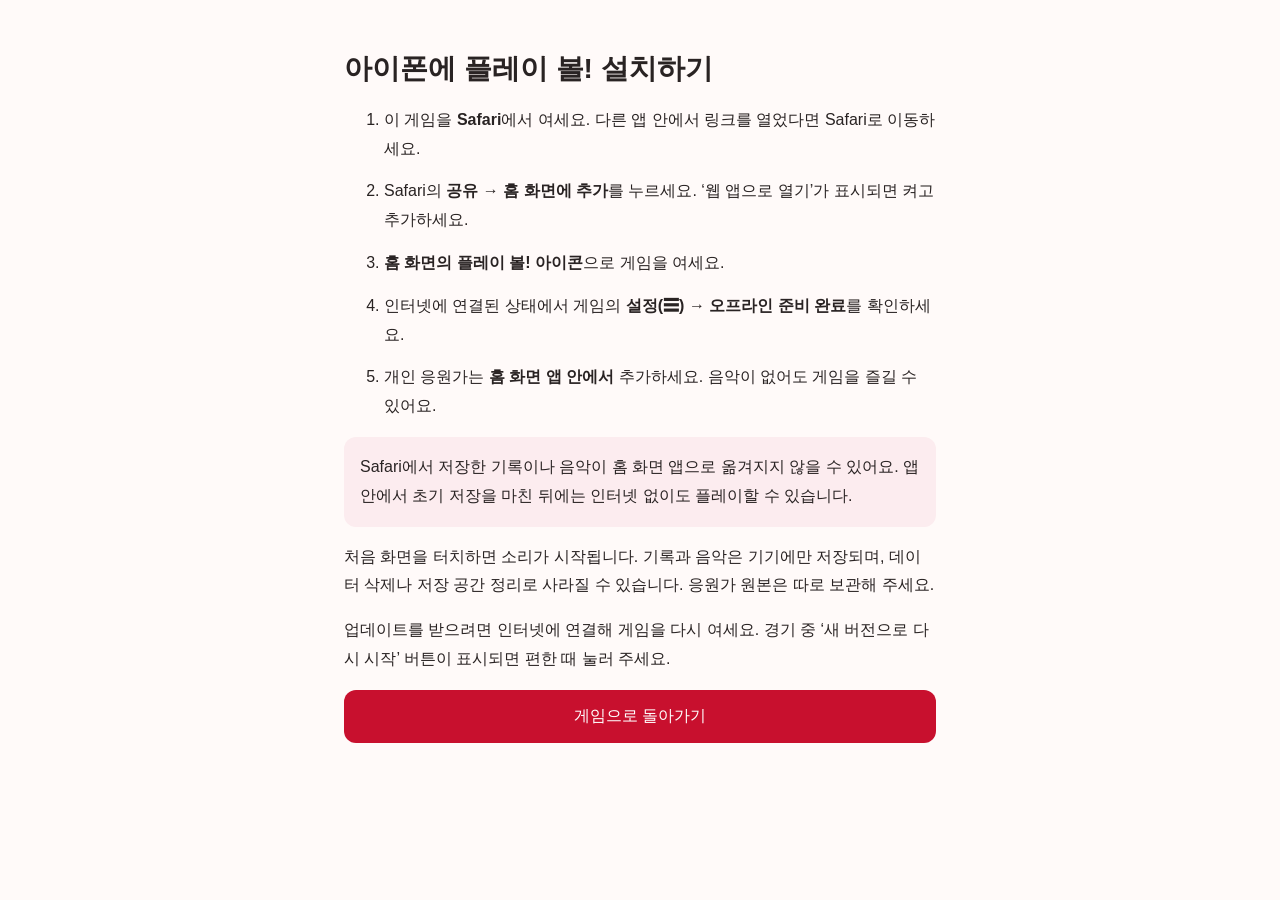
==== install.html @ c86eb239 "Publish Play Ball 1.0.18 (web v89)" ====
<!doctype html>
<html lang="ko"><head><meta charset="utf-8"><meta name="viewport" content="width=device-width,initial-scale=1,viewport-fit=cover"><meta name="theme-color" content="#c8102e"><title>아이폰에 설치하기 · 플레이 볼!</title>
<style>*{box-sizing:border-box}body{margin:0;background:#fffaf9;color:#292323;font:16px/1.8 -apple-system,BlinkMacSystemFont,sans-serif}main{max-width:640px;margin:auto;padding:32px 24px}h1{font-size:28px;line-height:1.3}li{margin:14px 0}a{color:#a80e27}.button{display:block;padding:12px 18px;border-radius:12px;background:#c8102e;color:white;text-align:center;text-decoration:none}.note{padding:16px;background:#fcecef;border-radius:12px}</style></head>
<body><main><h1>아이폰에 플레이 볼! 설치하기</h1><ol><li>이 게임을 <strong>Safari</strong>에서 여세요. 다른 앱 안에서 링크를 열었다면 Safari로 이동하세요.</li><li>Safari의 <strong>공유 → 홈 화면에 추가</strong>를 누르세요. ‘웹 앱으로 열기’가 표시되면 켜고 추가하세요.</li><li><strong>홈 화면의 플레이 볼! 아이콘</strong>으로 게임을 여세요.</li><li>인터넷에 연결된 상태에서 게임의 <strong>설정(☰) → 오프라인 준비 완료</strong>를 확인하세요.</li><li>개인 응원가는 <strong>홈 화면 앱 안에서</strong> 추가하세요. 음악이 없어도 게임을 즐길 수 있어요.</li></ol>
<p class="note">Safari에서 저장한 기록이나 음악이 홈 화면 앱으로 옮겨지지 않을 수 있어요. 앱 안에서 초기 저장을 마친 뒤에는 인터넷 없이도 플레이할 수 있습니다.</p><p>처음 화면을 터치하면 소리가 시작됩니다. 기록과 음악은 기기에만 저장되며, 데이터 삭제나 저장 공간 정리로 사라질 수 있습니다. 응원가 원본은 따로 보관해 주세요.</p><p>업데이트를 받으려면 인터넷에 연결해 게임을 다시 여세요. 경기 중 ‘새 버전으로 다시 시작’ 버튼이 표시되면 편한 때 눌러 주세요.</p><a class="button" href="./play.html">게임으로 돌아가기</a></main></body></html>
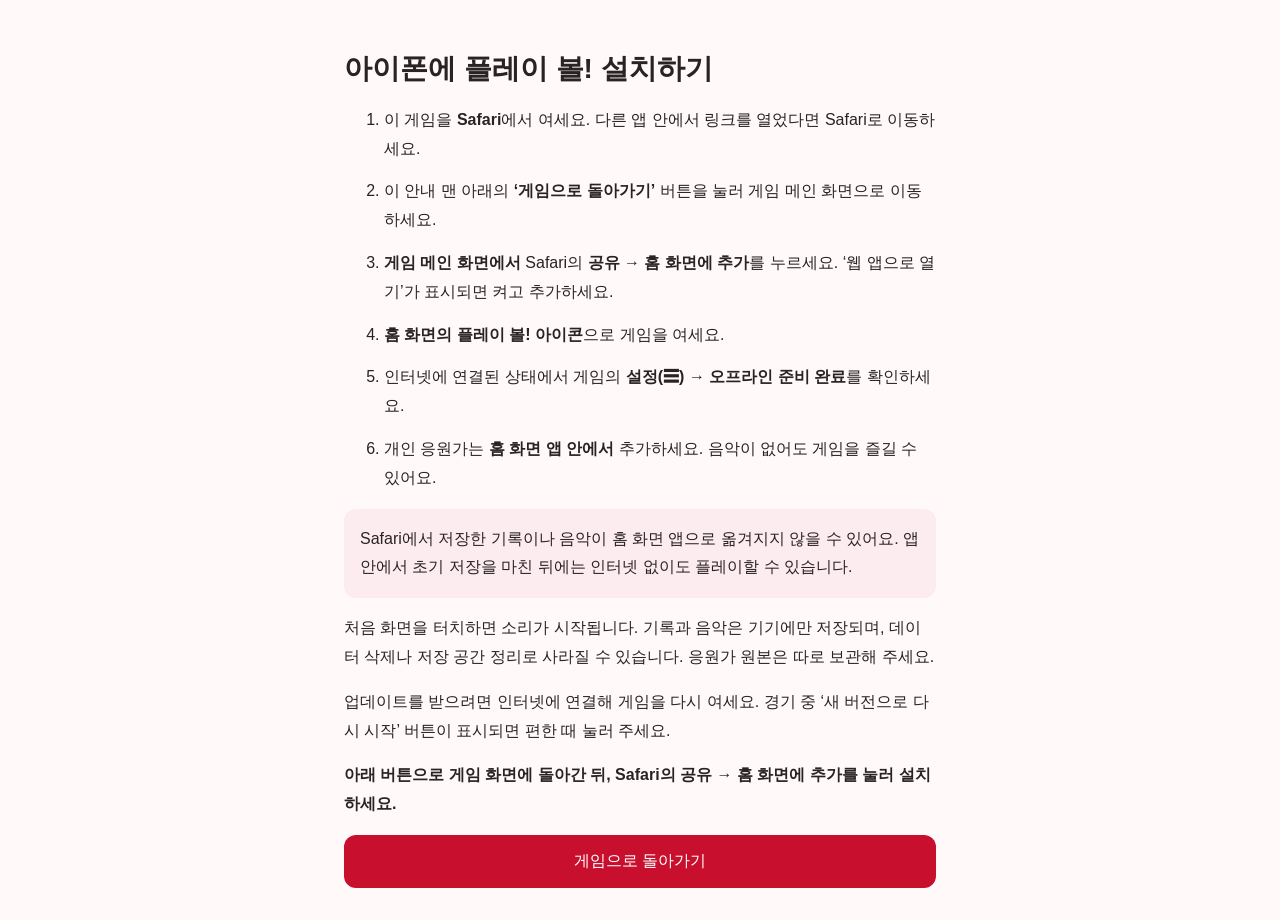
==== commit 21901e26: "Publish Play Ball 1.0.19 (web v90)" ====
--- a/install.html
+++ b/install.html
@@ -1,5 +1,5 @@
 <!doctype html>
 <html lang="ko"><head><meta charset="utf-8"><meta name="viewport" content="width=device-width,initial-scale=1,viewport-fit=cover"><meta name="theme-color" content="#c8102e"><title>아이폰에 설치하기 · 플레이 볼!</title>
 <style>*{box-sizing:border-box}body{margin:0;background:#fffaf9;color:#292323;font:16px/1.8 -apple-system,BlinkMacSystemFont,sans-serif}main{max-width:640px;margin:auto;padding:32px 24px}h1{font-size:28px;line-height:1.3}li{margin:14px 0}a{color:#a80e27}.button{display:block;padding:12px 18px;border-radius:12px;background:#c8102e;color:white;text-align:center;text-decoration:none}.note{padding:16px;background:#fcecef;border-radius:12px}</style></head>
-<body><main><h1>아이폰에 플레이 볼! 설치하기</h1><ol><li>이 게임을 <strong>Safari</strong>에서 여세요. 다른 앱 안에서 링크를 열었다면 Safari로 이동하세요.</li><li>Safari의 <strong>공유 → 홈 화면에 추가</strong>를 누르세요. ‘웹 앱으로 열기’가 표시되면 켜고 추가하세요.</li><li><strong>홈 화면의 플레이 볼! 아이콘</strong>으로 게임을 여세요.</li><li>인터넷에 연결된 상태에서 게임의 <strong>설정(☰) → 오프라인 준비 완료</strong>를 확인하세요.</li><li>개인 응원가는 <strong>홈 화면 앱 안에서</strong> 추가하세요. 음악이 없어도 게임을 즐길 수 있어요.</li></ol>
-<p class="note">Safari에서 저장한 기록이나 음악이 홈 화면 앱으로 옮겨지지 않을 수 있어요. 앱 안에서 초기 저장을 마친 뒤에는 인터넷 없이도 플레이할 수 있습니다.</p><p>처음 화면을 터치하면 소리가 시작됩니다. 기록과 음악은 기기에만 저장되며, 데이터 삭제나 저장 공간 정리로 사라질 수 있습니다. 응원가 원본은 따로 보관해 주세요.</p><p>업데이트를 받으려면 인터넷에 연결해 게임을 다시 여세요. 경기 중 ‘새 버전으로 다시 시작’ 버튼이 표시되면 편한 때 눌러 주세요.</p><a class="button" href="./play.html">게임으로 돌아가기</a></main></body></html>
+<body><main><h1>아이폰에 플레이 볼! 설치하기</h1><ol><li>이 게임을 <strong>Safari</strong>에서 여세요. 다른 앱 안에서 링크를 열었다면 Safari로 이동하세요.</li><li>이 안내 맨 아래의 <strong>‘게임으로 돌아가기’</strong> 버튼을 눌러 게임 메인 화면으로 이동하세요.</li><li><strong>게임 메인 화면에서</strong> Safari의 <strong>공유 → 홈 화면에 추가</strong>를 누르세요. ‘웹 앱으로 열기’가 표시되면 켜고 추가하세요.</li><li><strong>홈 화면의 플레이 볼! 아이콘</strong>으로 게임을 여세요.</li><li>인터넷에 연결된 상태에서 게임의 <strong>설정(☰) → 오프라인 준비 완료</strong>를 확인하세요.</li><li>개인 응원가는 <strong>홈 화면 앱 안에서</strong> 추가하세요. 음악이 없어도 게임을 즐길 수 있어요.</li></ol>
+<p class="note">Safari에서 저장한 기록이나 음악이 홈 화면 앱으로 옮겨지지 않을 수 있어요. 앱 안에서 초기 저장을 마친 뒤에는 인터넷 없이도 플레이할 수 있습니다.</p><p>처음 화면을 터치하면 소리가 시작됩니다. 기록과 음악은 기기에만 저장되며, 데이터 삭제나 저장 공간 정리로 사라질 수 있습니다. 응원가 원본은 따로 보관해 주세요.</p><p>업데이트를 받으려면 인터넷에 연결해 게임을 다시 여세요. 경기 중 ‘새 버전으로 다시 시작’ 버튼이 표시되면 편한 때 눌러 주세요.</p><p><strong>아래 버튼으로 게임 화면에 돌아간 뒤, Safari의 공유 → 홈 화면에 추가를 눌러 설치하세요.</strong></p><a class="button" href="./play.html">게임으로 돌아가기</a></main></body></html>
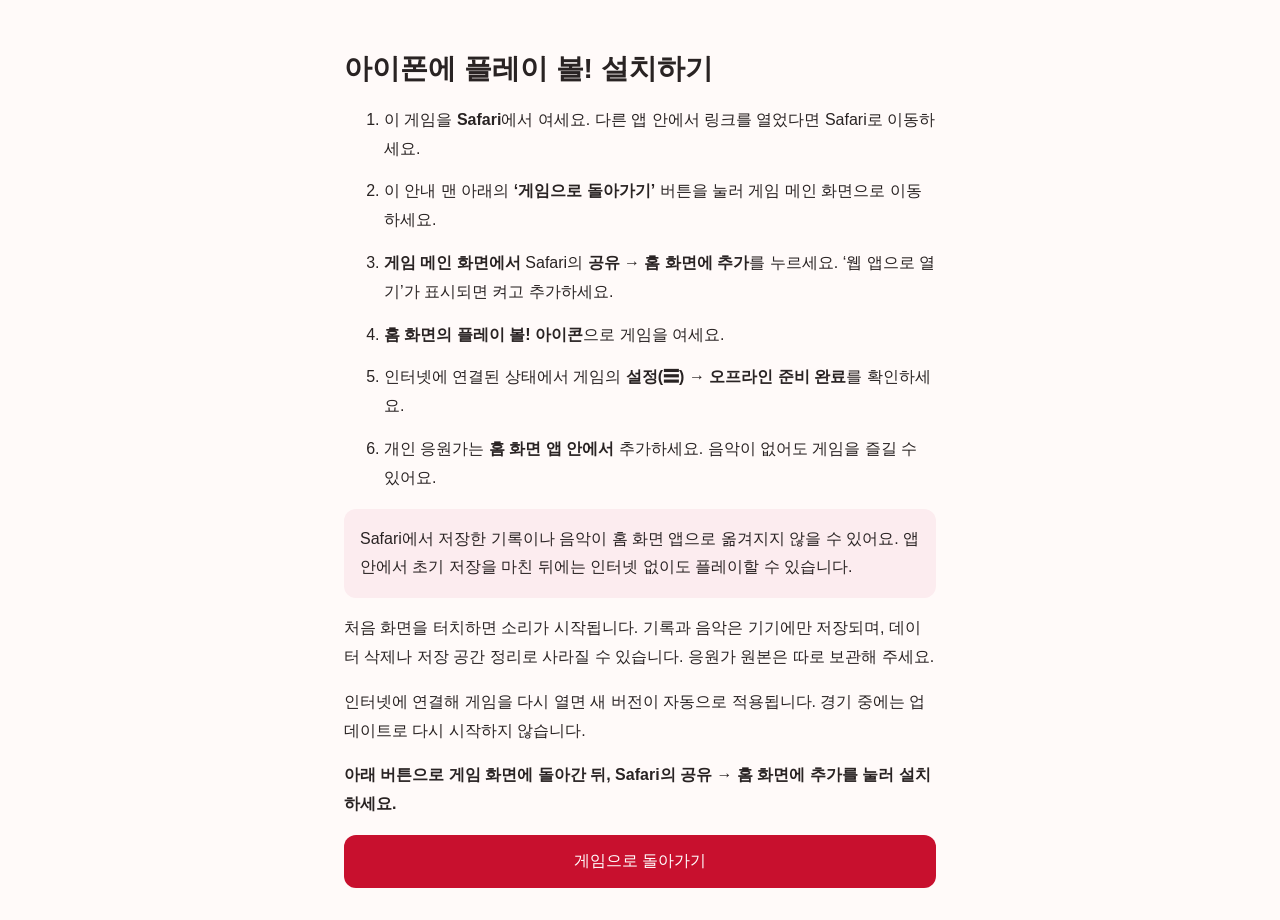
==== commit 7b9f2cf7: "Publish Play Ball 1.0.22 (web v93)" ====
--- a/install.html
+++ b/install.html
@@ -2,4 +2,4 @@
 <html lang="ko"><head><meta charset="utf-8"><meta name="viewport" content="width=device-width,initial-scale=1,viewport-fit=cover"><meta name="theme-color" content="#c8102e"><title>아이폰에 설치하기 · 플레이 볼!</title>
 <style>*{box-sizing:border-box}body{margin:0;background:#fffaf9;color:#292323;font:16px/1.8 -apple-system,BlinkMacSystemFont,sans-serif}main{max-width:640px;margin:auto;padding:32px 24px}h1{font-size:28px;line-height:1.3}li{margin:14px 0}a{color:#a80e27}.button{display:block;padding:12px 18px;border-radius:12px;background:#c8102e;color:white;text-align:center;text-decoration:none}.note{padding:16px;background:#fcecef;border-radius:12px}</style></head>
 <body><main><h1>아이폰에 플레이 볼! 설치하기</h1><ol><li>이 게임을 <strong>Safari</strong>에서 여세요. 다른 앱 안에서 링크를 열었다면 Safari로 이동하세요.</li><li>이 안내 맨 아래의 <strong>‘게임으로 돌아가기’</strong> 버튼을 눌러 게임 메인 화면으로 이동하세요.</li><li><strong>게임 메인 화면에서</strong> Safari의 <strong>공유 → 홈 화면에 추가</strong>를 누르세요. ‘웹 앱으로 열기’가 표시되면 켜고 추가하세요.</li><li><strong>홈 화면의 플레이 볼! 아이콘</strong>으로 게임을 여세요.</li><li>인터넷에 연결된 상태에서 게임의 <strong>설정(☰) → 오프라인 준비 완료</strong>를 확인하세요.</li><li>개인 응원가는 <strong>홈 화면 앱 안에서</strong> 추가하세요. 음악이 없어도 게임을 즐길 수 있어요.</li></ol>
-<p class="note">Safari에서 저장한 기록이나 음악이 홈 화면 앱으로 옮겨지지 않을 수 있어요. 앱 안에서 초기 저장을 마친 뒤에는 인터넷 없이도 플레이할 수 있습니다.</p><p>처음 화면을 터치하면 소리가 시작됩니다. 기록과 음악은 기기에만 저장되며, 데이터 삭제나 저장 공간 정리로 사라질 수 있습니다. 응원가 원본은 따로 보관해 주세요.</p><p>업데이트를 받으려면 인터넷에 연결해 게임을 다시 여세요. 경기 중 ‘새 버전으로 다시 시작’ 버튼이 표시되면 편한 때 눌러 주세요.</p><p><strong>아래 버튼으로 게임 화면에 돌아간 뒤, Safari의 공유 → 홈 화면에 추가를 눌러 설치하세요.</strong></p><a class="button" href="./play.html">게임으로 돌아가기</a></main></body></html>
+<p class="note">Safari에서 저장한 기록이나 음악이 홈 화면 앱으로 옮겨지지 않을 수 있어요. 앱 안에서 초기 저장을 마친 뒤에는 인터넷 없이도 플레이할 수 있습니다.</p><p>처음 화면을 터치하면 소리가 시작됩니다. 기록과 음악은 기기에만 저장되며, 데이터 삭제나 저장 공간 정리로 사라질 수 있습니다. 응원가 원본은 따로 보관해 주세요.</p><p>인터넷에 연결해 게임을 다시 열면 새 버전이 자동으로 적용됩니다. 경기 중에는 업데이트로 다시 시작하지 않습니다.</p><p><strong>아래 버튼으로 게임 화면에 돌아간 뒤, Safari의 공유 → 홈 화면에 추가를 눌러 설치하세요.</strong></p><a class="button" href="./play.html">게임으로 돌아가기</a></main></body></html>
